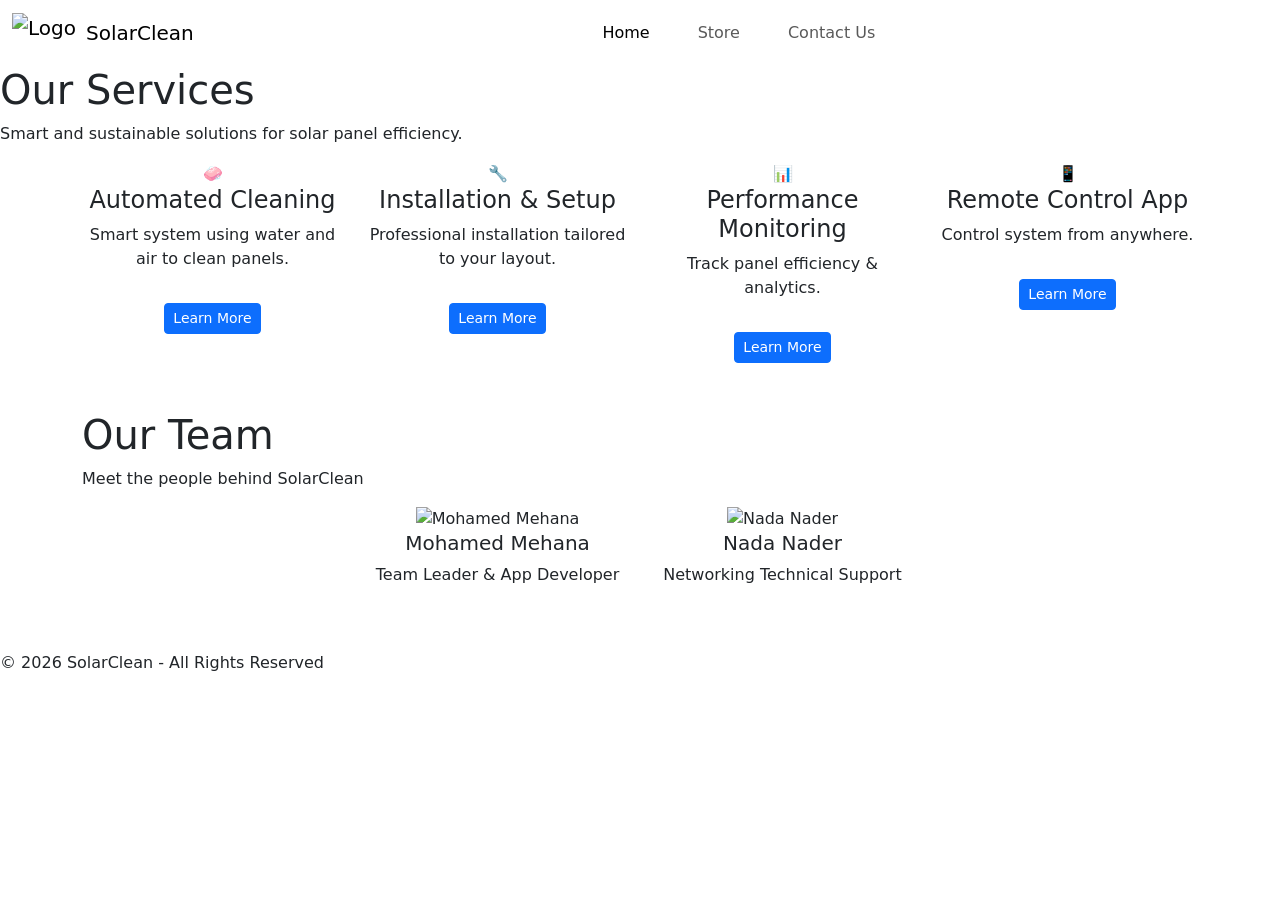
==== index.html @ 64496dbb "Add files via upload" ====
<!doctype html>
<html lang="en">
<head>
<meta charset="utf-8">
<meta name="viewport" content="width=device-width, initial-scale=1">
<title>Our Services - SolarClean</title>

<link href="https://cdn.jsdelivr.net/npm/bootstrap@5.3.3/dist/css/bootstrap.min.css" rel="stylesheet">
<link href="https://fonts.googleapis.com/css2?family=Poppins:wght@300;400;500;600&display=swap" rel="stylesheet">

<link rel="icon" type="image/png" href="assets/images/favicon.png">
<link rel="apple-touch-icon" href="assets/images/favicon.png">

<link rel="stylesheet" href="assets/css/style.css">
</head>
<body>

<nav class="navbar navbar-expand-lg sticky-top">
  <div class="container-fluid">
    <a class="navbar-brand d-flex align-items-center" href="index.html">
      <img src="assets/images/logo.png" style="height:40px; margin-right:10px;" alt="Logo">
      SolarClean
    </a>

    <button class="navbar-toggler" type="button" data-bs-toggle="collapse" data-bs-target="#navbarNav" aria-controls="navbarNav" aria-expanded="false" aria-label="Toggle navigation">
      <span class="navbar-toggler-icon"></span>
    </button>

    <div class="collapse navbar-collapse justify-content-center" id="navbarNav">
      <ul class="navbar-nav text-center">
        <li class="nav-item mx-2">
          <a class="nav-link active px-3 py-2" href="index.html">Home</a>
        </li>
        <li class="nav-item mx-2">
          <a class="nav-link px-3 py-2" href="store.html">Store</a>
        </li>
        <li class="nav-item mx-2">
          <a class="nav-link px-3 py-2" href="contact.html">Contact Us</a>
        </li>
      </ul>
    </div>
  </div>
</nav>

<div class="services-header">
  <h1>Our Services</h1>
  <p>Smart and sustainable solutions for solar panel efficiency.</p>
</div>

<section class="container mb-5">
  <div class="row g-4 text-center justify-content-center align-items-stretch">

    <div class="col-md-6 col-lg-3 d-flex">
      <div class="service-box w-100">
        <div>
          <div class="service-icon">🧼</div>
          <h4>Automated Cleaning</h4>
          <p>Smart system using water and air to clean panels.</p>
        </div>
        <button class="btn btn-primary btn-sm mt-3" type="button" data-bs-toggle="collapse" data-bs-target="#s1" aria-expanded="false">Learn More</button>
        <div class="collapse mt-3" id="s1">
          <div class="card card-body border-0 p-0 text-muted small">
            Keeps solar panels at peak efficiency year-round.
          </div>
        </div>
      </div>
    </div>

    <div class="col-md-6 col-lg-3 d-flex">
      <div class="service-box w-100">
        <div>
          <div class="service-icon">🔧</div>
          <h4>Installation & Setup</h4>
          <p>Professional installation tailored to your layout.</p>
        </div>
        <button class="btn btn-primary btn-sm mt-3" type="button" data-bs-toggle="collapse" data-bs-target="#s2" aria-expanded="false">Learn More</button>
        <div class="collapse mt-3" id="s2">
          <div class="card card-body border-0 p-0 text-muted small">
            Full integration + training for smooth operation.
          </div>
        </div>
      </div>
    </div>

    <div class="col-md-6 col-lg-3 d-flex">
      <div class="service-box w-100">
        <div>
          <div class="service-icon">📊</div>
          <h4>Performance Monitoring</h4>
          <p>Track panel efficiency & analytics.</p>
        </div>
        <button class="btn btn-primary btn-sm mt-3" type="button" data-bs-toggle="collapse" data-bs-target="#s3" aria-expanded="false">Learn More</button>
        <div class="collapse mt-3" id="s3">
          <div class="card card-body border-0 p-0 text-muted small">
            Real-time data with dashboard insights.
          </div>
        </div>
      </div>
    </div>

    <div class="col-md-6 col-lg-3 d-flex">
      <div class="service-box w-100">
        <div>
          <div class="service-icon">📱</div>
          <h4>Remote Control App</h4>
          <p>Control system from anywhere.</p>
        </div>
        <button class="btn btn-primary btn-sm mt-3" type="button" data-bs-toggle="collapse" data-bs-target="#s4" aria-expanded="false">Learn More</button>
        <div class="collapse mt-3" id="s4">
          <div class="card card-body border-0 p-0 text-muted small">
            Schedule cleaning + alerts from your smartphone.
          </div>
        </div>
      </div>
    </div>

  </div>
</section>

<section class="container mb-5">
  <div class="services-header pt-0">
    <h1>Our Team</h1>
    <p>Meet the people behind SolarClean</p>
  </div>

  <div class="row g-4 text-center justify-content-center">
    <div class="col-md-6 col-lg-3">
      <div class="team-box">
        <img src="assets/images/member1.png" alt="Mohamed Mehana">
        <h5>Mohamed Mehana</h5>
        <p>Team Leader & App Developer</p>
      </div>
    </div>

    <div class="col-md-6 col-lg-3">
      <div class="team-box">
        <img src="assets/images/member2.png" alt="Nada Nader">
        <h5>Nada Nader</h5>
        <p>Networking Technical Support</p>
      </div>
    </div>
  </div>
</section>

<footer>
  <p>© 2026 SolarClean - All Rights Reserved</p>
</footer>

<script src="https://cdn.jsdelivr.net/npm/bootstrap@5.3.3/dist/js/bootstrap.bundle.min.js"></script>

</body>
</html>
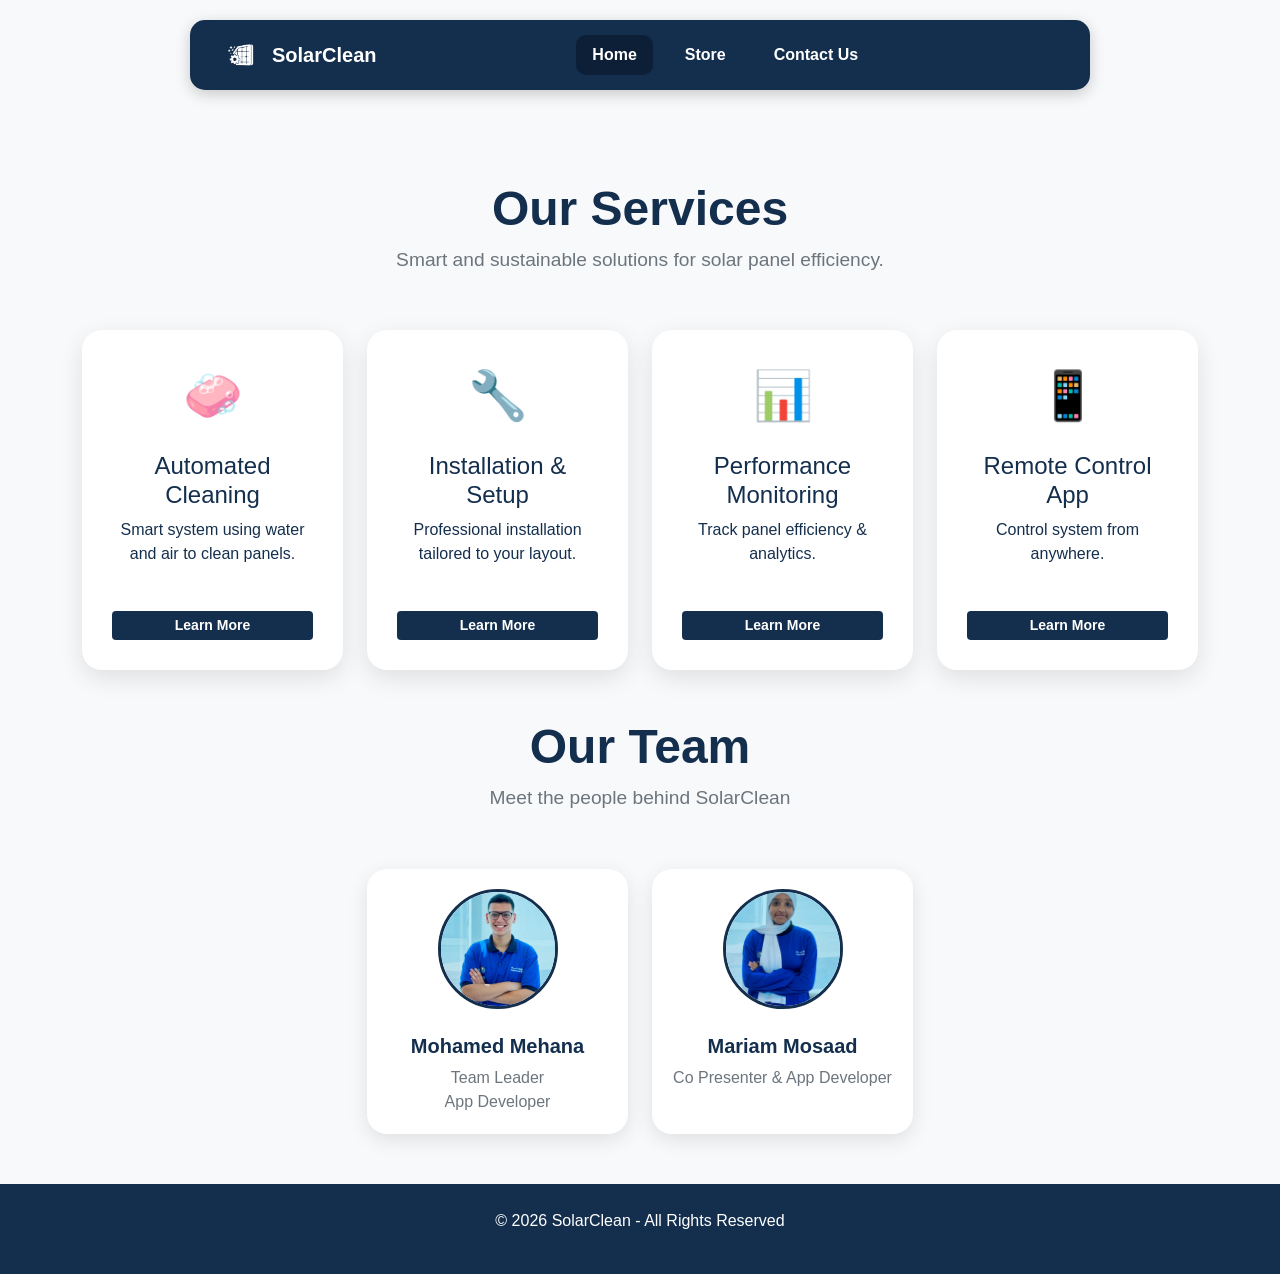
==== commit 418f2765: "Revise team member roles in index.html Updated team member details for Mohamed Mehana and Mariam Mos" ====
--- a/index.html
+++ b/index.html
@@ -128,15 +128,16 @@
       <div class="team-box">
         <img src="assets/images/member1.png" alt="Mohamed Mehana">
         <h5>Mohamed Mehana</h5>
-        <p>Team Leader & App Developer</p>
+        <p>Team Leader</p>
+        <p>App Developer</p>
       </div>
     </div>
 
     <div class="col-md-6 col-lg-3">
       <div class="team-box">
         <img src="assets/images/member2.png" alt="Nada Nader">
-        <h5>Nada Nader</h5>
-        <p>Networking Technical Support</p>
+        <h5>Mariam Mosaad</h5>
+        <p>Co Presenter & App Developer</p>
       </div>
     </div>
   </div>
--- a/assets/css/style.css
+++ b/assets/css/style.css
@@ -0,0 +1,321 @@
+:root {
+  --brand-color: #142F4E;
+  --brand-color-dark: #0d1f36;
+  --accent-color: #28a745;
+}
+
+body {
+  font-family: 'Poppins', sans-serif;
+  background: #f8f9fa;
+  color: var(--brand-color);
+  margin: 0;
+  padding: 0;
+}
+
+.navbar {
+  background-color: var(--brand-color);
+  border-radius: 15px;
+  padding: 10px 20px;
+  margin: 20px auto;
+  max-width: 900px;
+  box-shadow: 0 4px 15px rgba(0, 0, 0, 0.2);
+}
+
+.navbar-brand,
+.nav-link {
+  color: #fff !important;
+  font-weight: 600;
+}
+
+.navbar-toggler {
+  border-color: rgba(255, 255, 255, 0.5);
+}
+
+.navbar-toggler-icon {
+  filter: invert(1);
+}
+
+.nav-link.active {
+  background-color: var(--brand-color-dark);
+  border-radius: 10px;
+}
+
+.nav-link:hover {
+  color: #FFD700 !important;
+}
+
+@media (max-width: 991px) {
+  .navbar-collapse {
+    background: var(--brand-color);
+    margin-top: 10px;
+    padding: 15px;
+    border-radius: 10px;
+  }
+}
+
+footer {
+  background: var(--brand-color);
+  color: #fff;
+  text-align: center;
+  padding: 25px 0;
+  margin-top: 50px;
+  width: 100%;
+}
+
+.services-header {
+  text-align: center;
+  padding: 70px 20px 40px;
+}
+
+.services-header h1 {
+  font-size: 3rem;
+  font-weight: bold;
+}
+
+.services-header p {
+  font-size: 1.2rem;
+  color: #6c757d;
+}
+
+.service-box {
+  background: #ffffff;
+  color: var(--brand-color);
+  border-radius: 20px;
+  padding: 30px;
+  box-shadow: 0 8px 25px rgba(0, 0, 0, 0.1);
+  transition: 0.3s ease;
+  display: flex;
+  flex-direction: column;
+  justify-content: space-between;
+  height: 100%;
+  min-height: 340px;
+}
+
+.service-box:hover {
+  transform: translateY(-8px);
+  box-shadow: 0 12px 30px rgba(0, 0, 0, 0.15);
+}
+
+.service-icon {
+  font-size: 3rem;
+  margin-bottom: 20px;
+}
+
+.btn-primary {
+  background-color: var(--brand-color);
+  color: #fff;
+  border: none;
+  font-weight: bold;
+}
+
+.btn-primary:hover {
+  background-color: var(--brand-color-dark);
+  color: #fff;
+}
+
+.team-box {
+  background: #ffffff;
+  color: var(--brand-color);
+  border-radius: 20px;
+  padding: 20px;
+  box-shadow: 0 6px 20px rgba(0, 0, 0, 0.1);
+  transition: 0.3s ease;
+  height: 100%;
+  display: flex;
+  flex-direction: column;
+  justify-content: flex-start;
+  align-items: center;
+}
+
+.team-box:hover {
+  transform: translateY(-8px);
+  box-shadow: 0 12px 25px rgba(0, 0, 0, 0.15);
+}
+
+.team-box img {
+  width: 120px;
+  height: 120px;
+  border-radius: 50%;
+  object-fit: cover;
+  border: 3px solid var(--brand-color);
+  margin-bottom: 15px;
+  background-color: #eee;
+}
+
+.team-box h5 {
+  margin-top: 10px;
+  font-weight: 600;
+}
+
+.team-box p {
+  text-align: center;
+  color: #6c757d;
+  margin-bottom: 0;
+}
+
+.section-title {
+  text-align: center;
+  margin-top: 40px;
+  margin-bottom: 30px;
+  font-weight: bold;
+  color: var(--brand-color);
+}
+
+.section-title::after {
+  content: '';
+  display: block;
+  width: 60px;
+  height: 4px;
+  background: var(--accent-color);
+  margin: 10px auto;
+  border-radius: 2px;
+}
+
+.main-img-container {
+  width: 100%;
+  height: 320px;
+  background-color: #e9ecef;
+  border-radius: 20px;
+  overflow: hidden;
+  display: flex;
+  justify-content: center;
+  align-items: center;
+  border: 1px solid #dee2e6;
+}
+
+.main-img-container img {
+  width: 100%;
+  height: 100%;
+  object-fit: cover;
+  transition: 0.5s;
+}
+
+.main-img-container img:hover {
+  transform: scale(1.03);
+}
+
+.img-container {
+  width: 100%;
+  height: 180px;
+  display: flex;
+  justify-content: center;
+  align-items: center;
+  margin-bottom: 15px;
+}
+
+.img-container img {
+  max-width: 100%;
+  max-height: 100%;
+  object-fit: contain;
+}
+
+.product-card {
+  background: white;
+  border-radius: 20px;
+  padding: 25px;
+  box-shadow: 0 8px 20px rgba(0, 0, 0, 0.08);
+  transition: 0.3s ease;
+  text-align: center;
+  height: 100%;
+  display: flex;
+  flex-direction: column;
+  justify-content: space-between;
+}
+
+.product-card:hover {
+  transform: translateY(-8px);
+  border-color: var(--brand-color);
+}
+
+.price {
+  color: var(--accent-color);
+  font-weight: 700;
+  font-size: 1.3rem;
+  display: block;
+  margin-bottom: 15px;
+}
+
+.main-device-box {
+  background: white;
+  border-radius: 25px;
+  padding: 40px;
+  box-shadow: 0 10px 30px rgba(0, 0, 0, 0.1);
+  margin-bottom: 50px;
+}
+
+.btn-buy {
+  background-color: var(--brand-color);
+  color: white;
+  font-weight: 600;
+  border-radius: 10px;
+  padding: 12px 25px;
+  transition: 0.3s;
+  text-decoration: none;
+  display: inline-block;
+  border: none;
+}
+
+.btn-buy:hover {
+  background-color: var(--brand-color-dark);
+  color: #fff;
+  transform: scale(1.05);
+}
+
+.contact-header h1 {
+  font-weight: 700;
+  color: var(--brand-color);
+  margin-top: 40px;
+}
+
+.info-card {
+  background: #fff;
+  border-radius: 20px;
+  padding: 30px;
+  box-shadow: 0 10px 30px rgba(0, 0, 0, 0.05);
+  height: 100%;
+  border-bottom: 4px solid var(--brand-color);
+}
+
+.info-icon {
+  font-size: 2rem;
+  color: var(--brand-color);
+  margin-bottom: 15px;
+}
+
+.form-card {
+  background: #fff;
+  border-radius: 20px;
+  padding: 40px;
+  box-shadow: 0 10px 40px rgba(0, 0, 0, 0.1);
+}
+
+.form-control:focus {
+  border-color: var(--brand-color);
+  box-shadow: none;
+}
+
+.btn-send {
+  background: var(--brand-color);
+  color: white;
+  border-radius: 10px;
+  padding: 12px 30px;
+  font-weight: 600;
+  border: none;
+  width: 100%;
+  transition: 0.3s;
+}
+
+.btn-send:hover {
+  background: var(--brand-color-dark);
+  transform: translateY(-3px);
+  box-shadow: 0 5px 15px rgba(0, 0, 0, 0.2);
+  color: #fff;
+}
+
+.checkout-box {
+  background: #fff;
+  border-radius: 20px;
+  padding: 40px;
+  box-shadow: 0 8px 25px rgba(0, 0, 0, 0.1);
+  margin-top: 50px;
+}
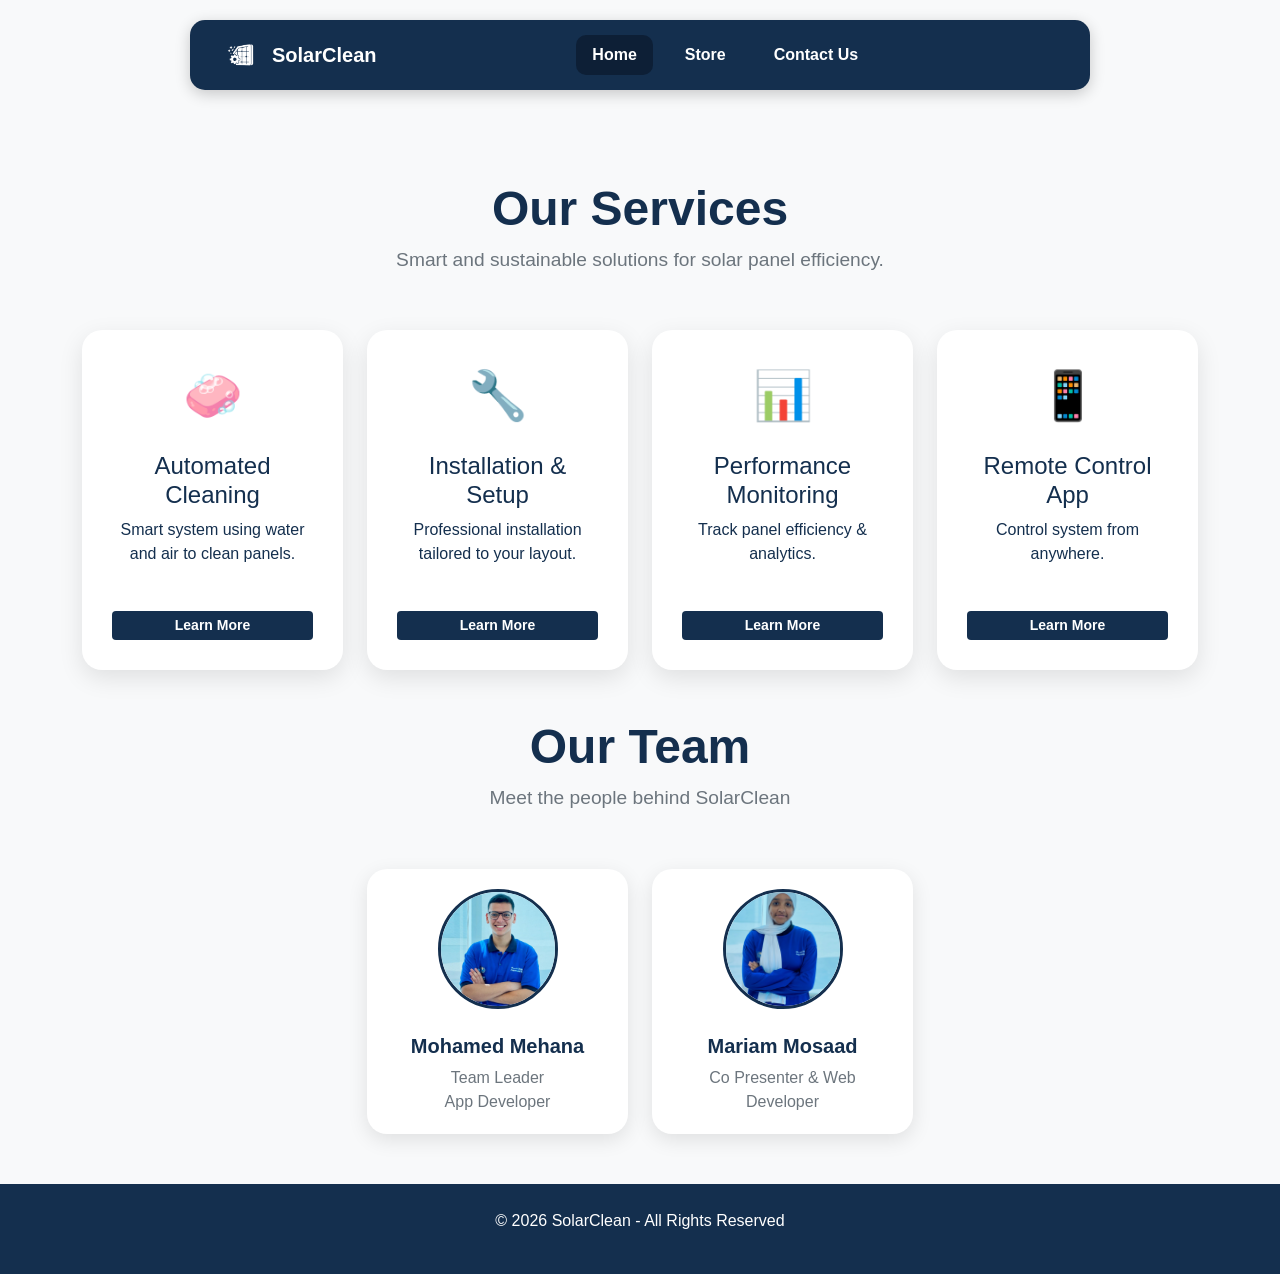
==== commit b80ae090: "Update role description for Mariam Mosaad" ====
--- a/index.html
+++ b/index.html
@@ -137,7 +137,7 @@
       <div class="team-box">
         <img src="assets/images/member2.png" alt="Nada Nader">
         <h5>Mariam Mosaad</h5>
-        <p>Co Presenter & App Developer</p>
+        <p>Co Presenter & Web Developer</p>
       </div>
     </div>
   </div>
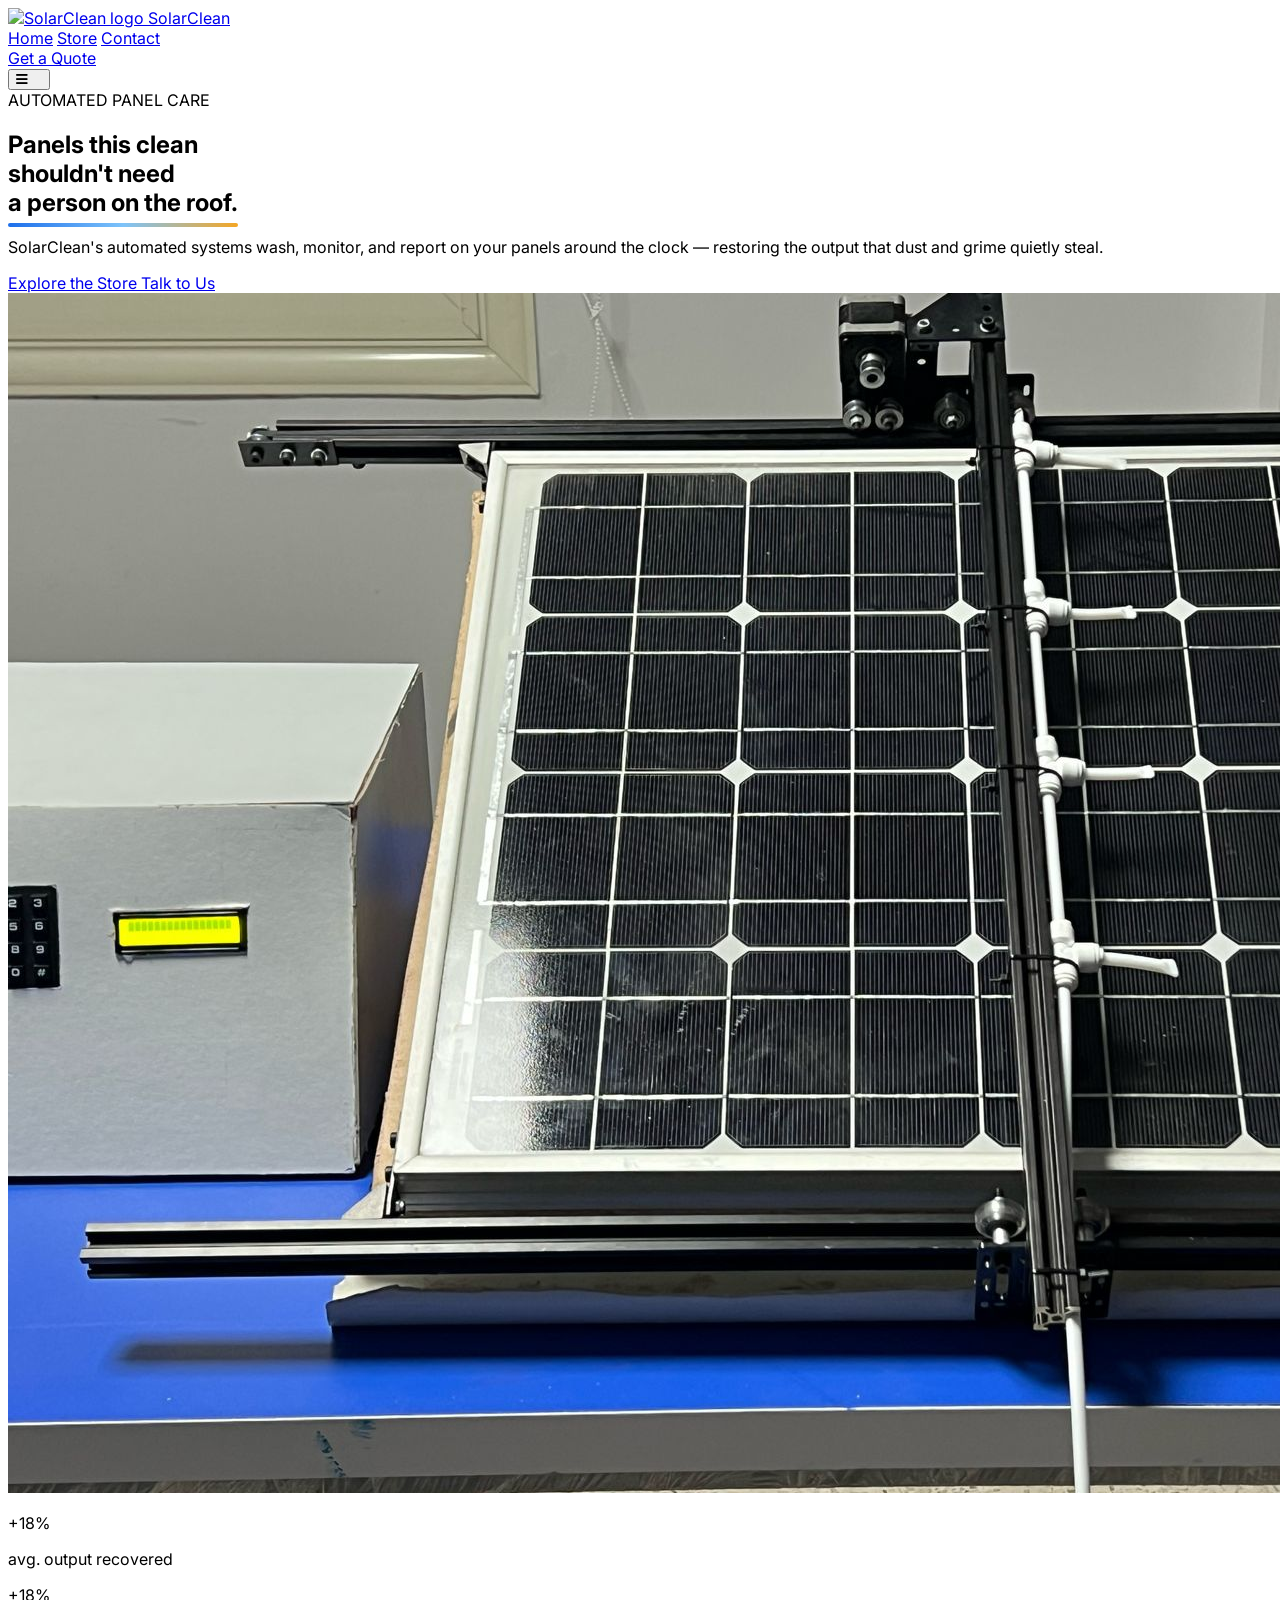
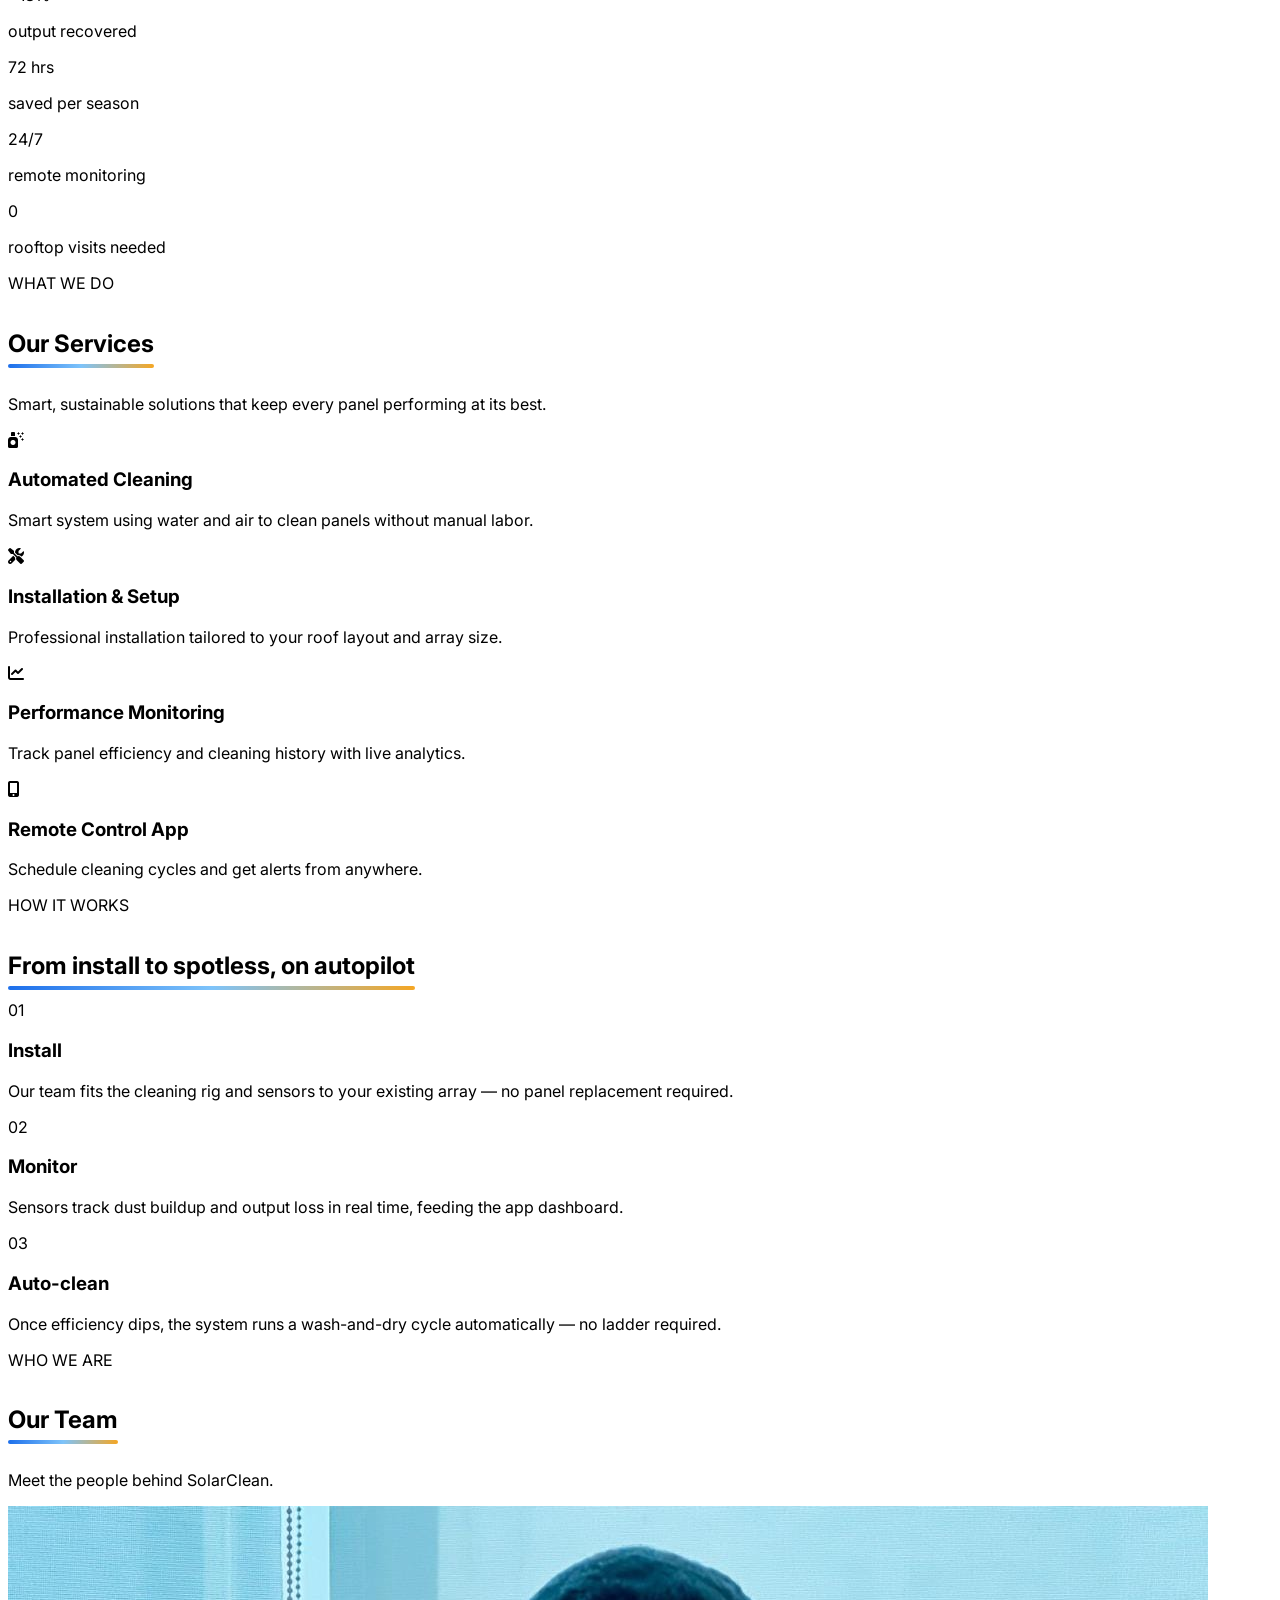
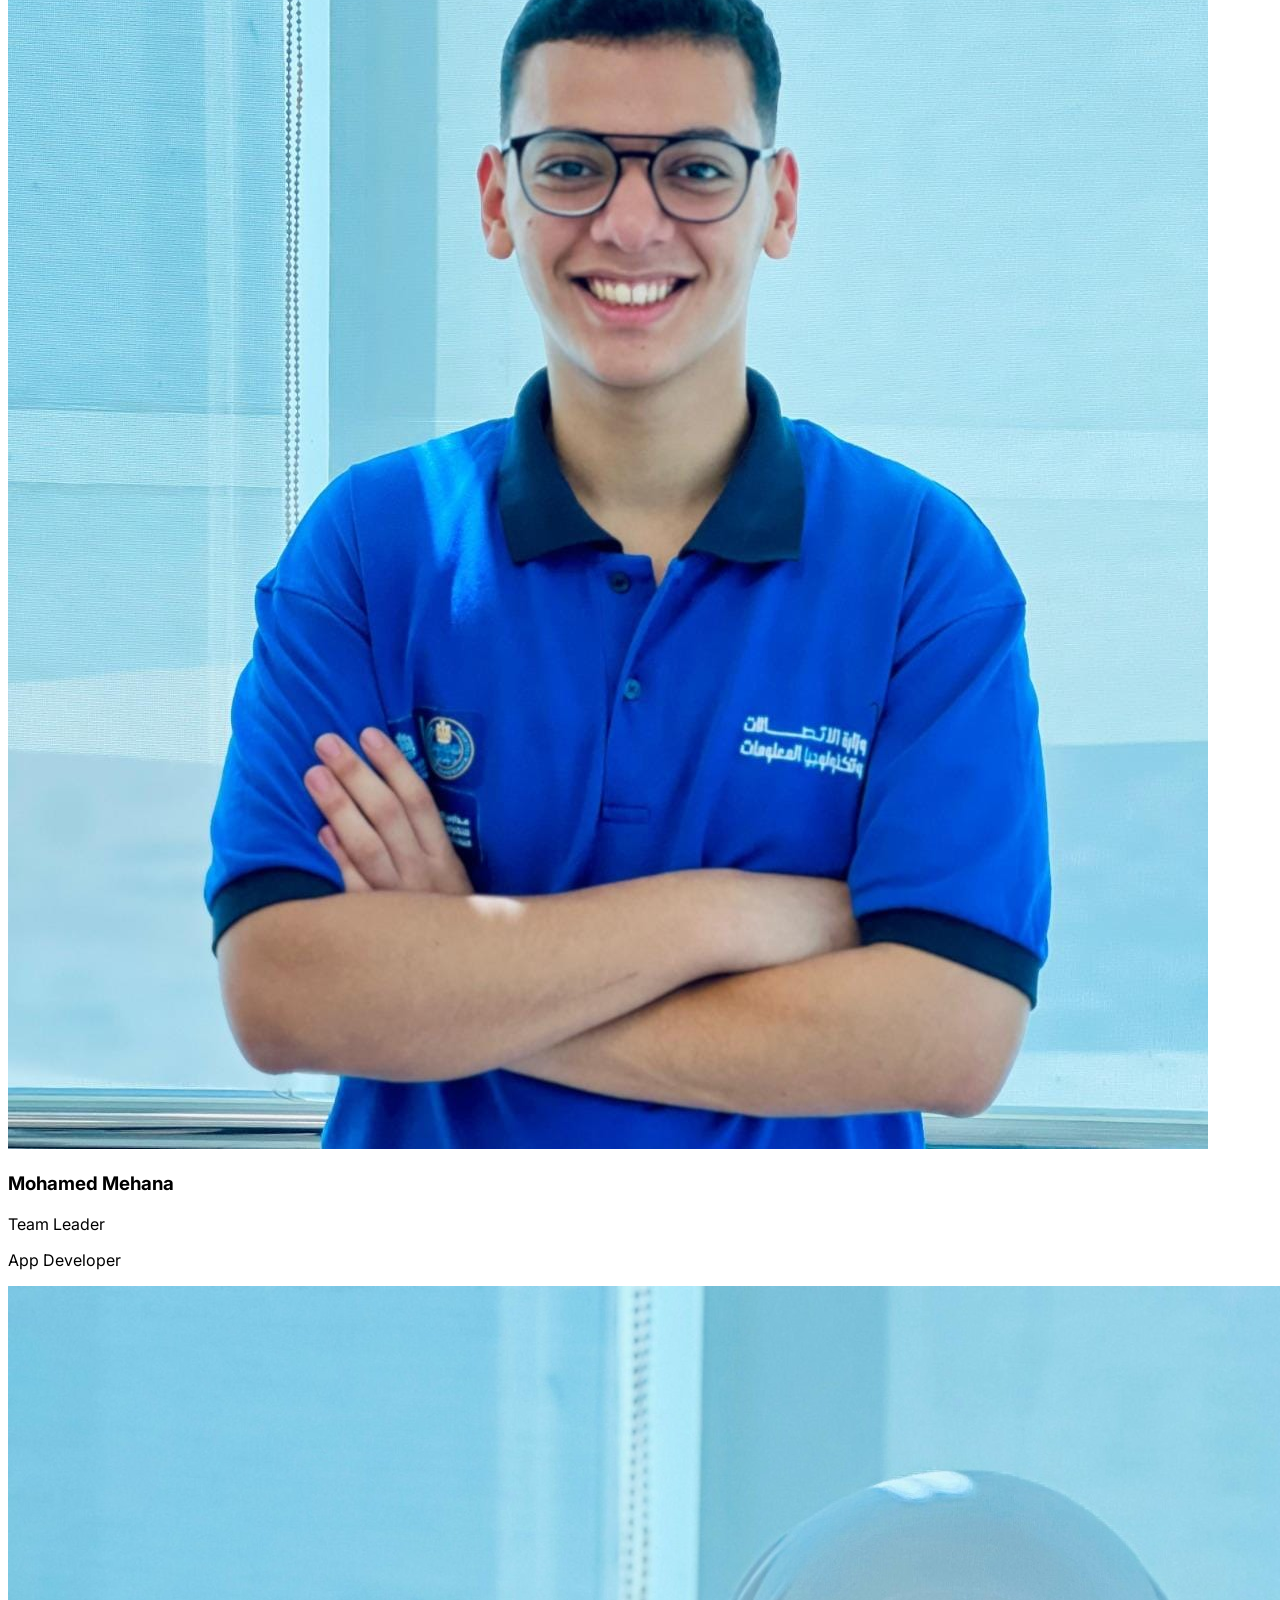
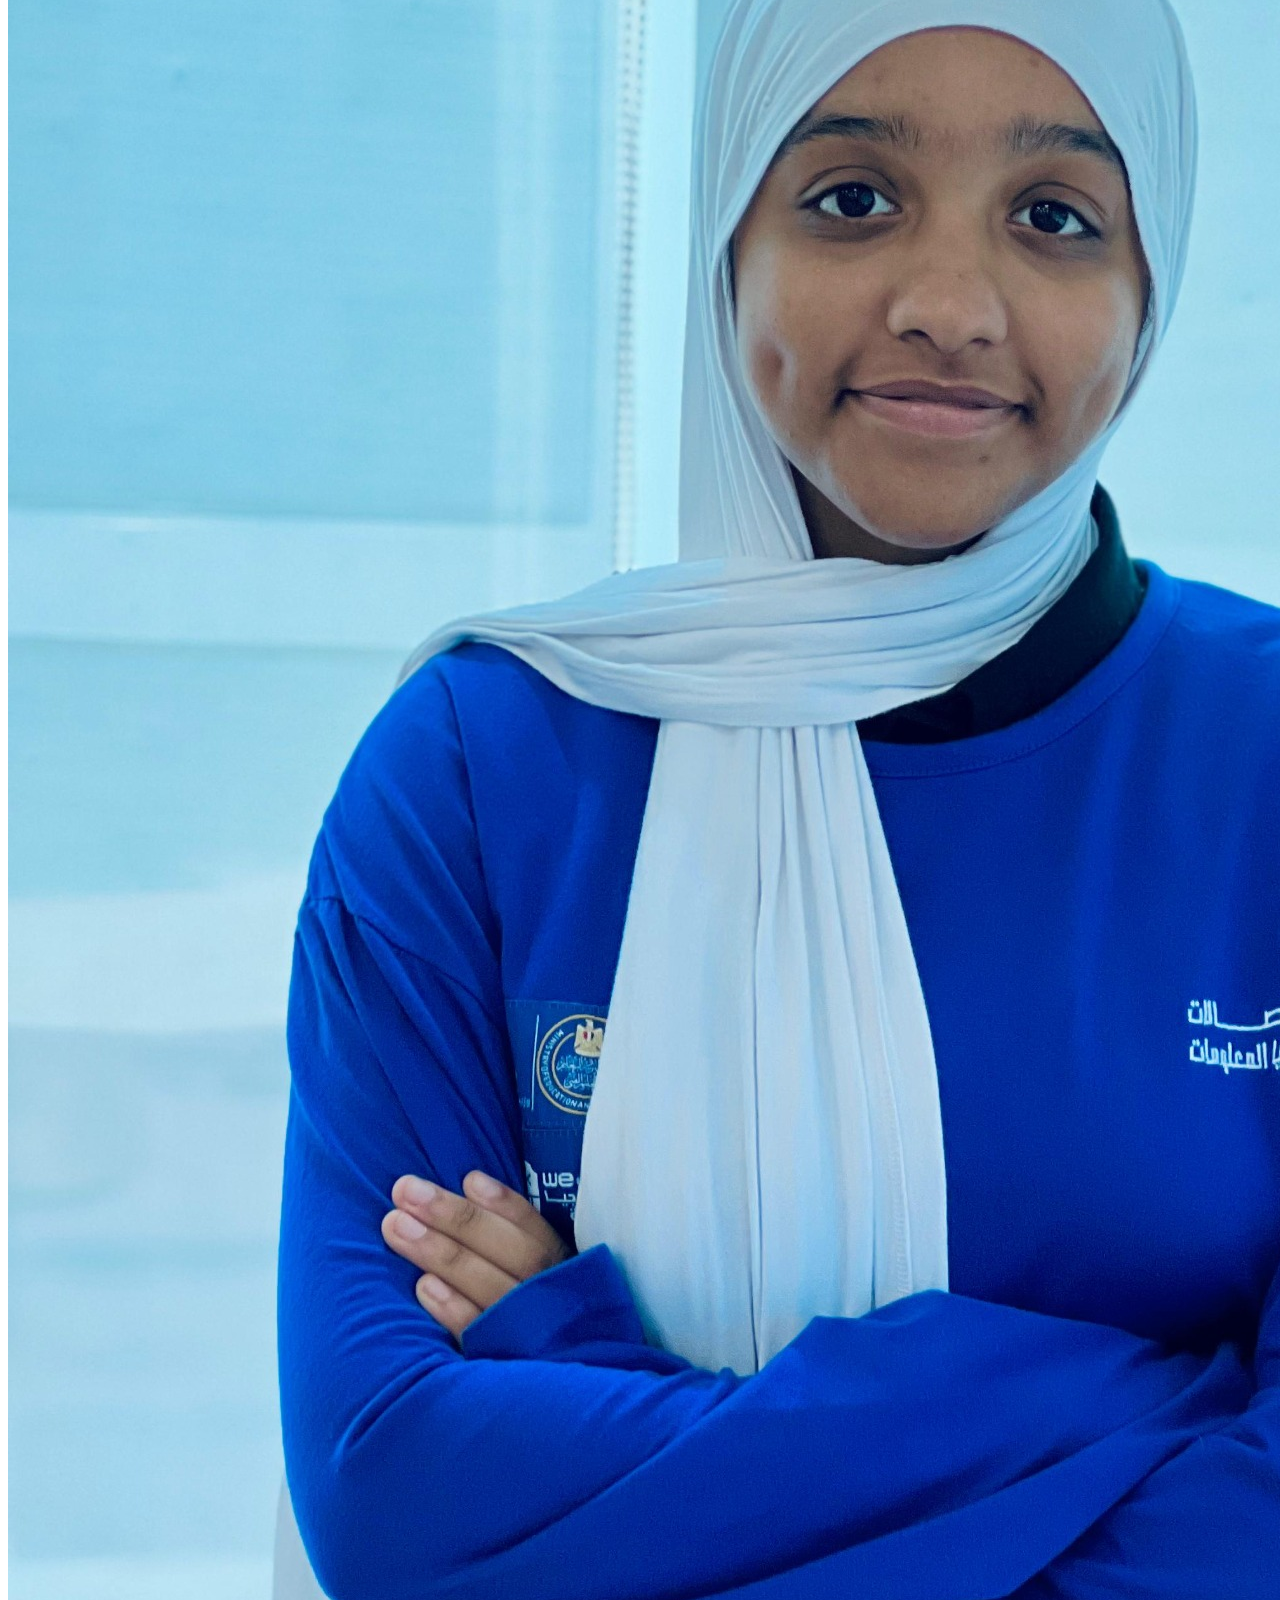
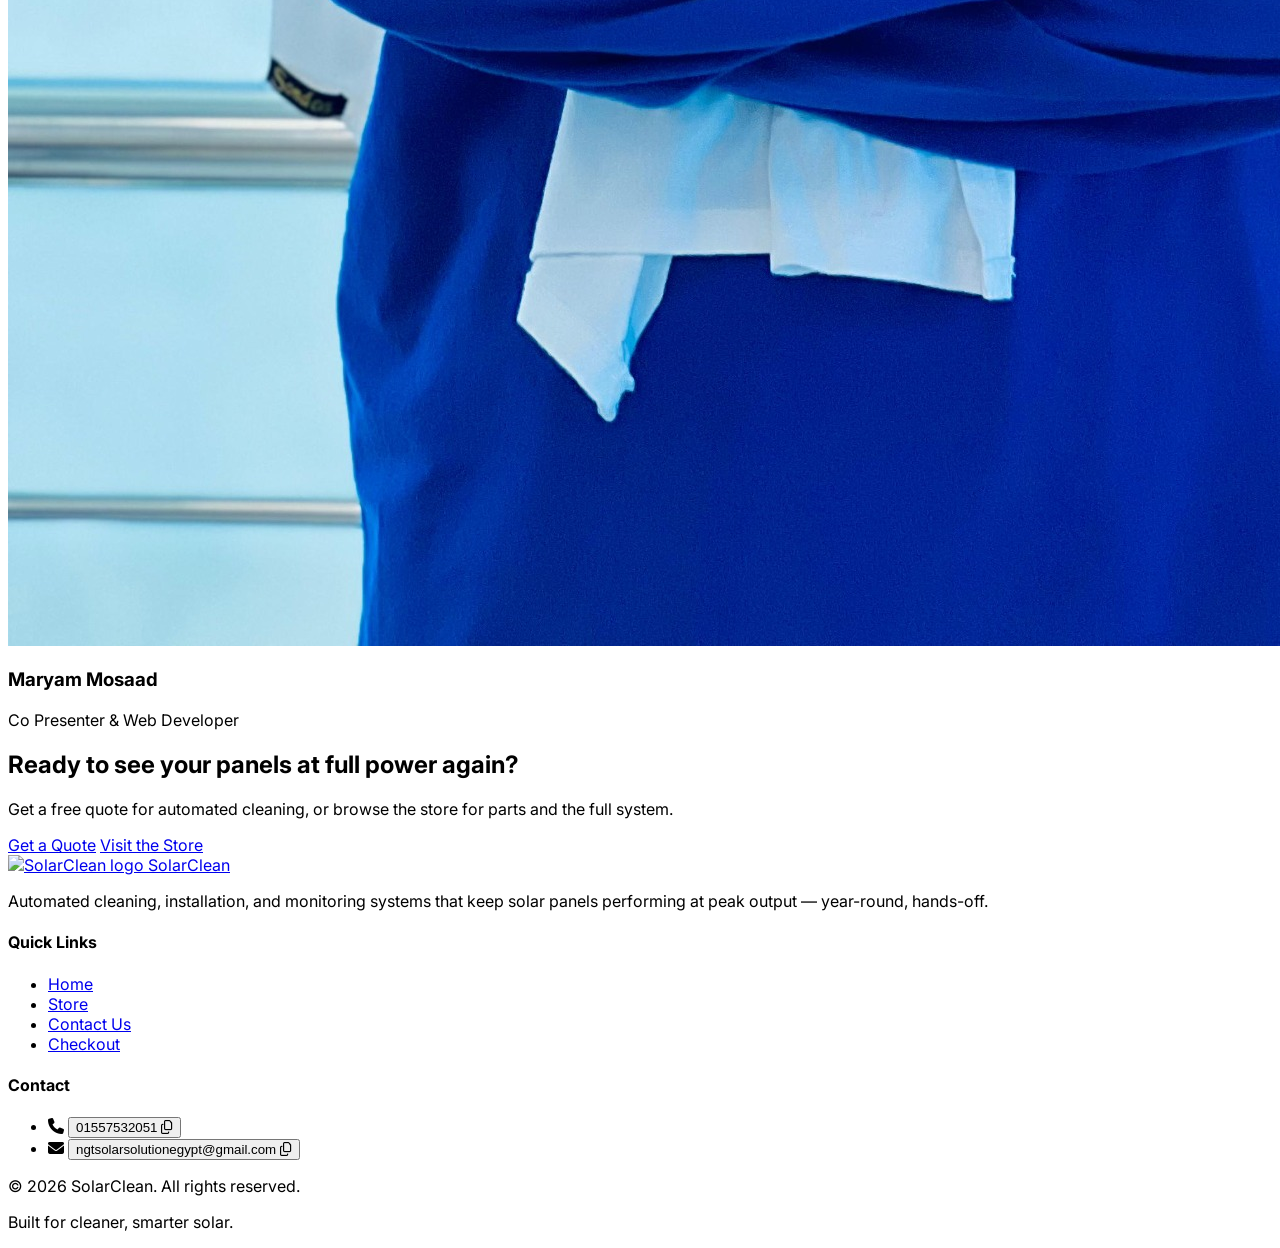
==== commit cf0e5920: "Add files via upload" ====
--- a/index.html
+++ b/index.html
@@ -3,151 +3,265 @@
 <head>
 <meta charset="utf-8">
 <meta name="viewport" content="width=device-width, initial-scale=1">
-<title>Our Services - SolarClean</title>
-
-<link href="https://cdn.jsdelivr.net/npm/bootstrap@5.3.3/dist/css/bootstrap.min.css" rel="stylesheet">
-<link href="https://fonts.googleapis.com/css2?family=Poppins:wght@300;400;500;600&display=swap" rel="stylesheet">
+<title>SolarClean — Automated Solar Panel Cleaning Systems</title>
+<meta name="description" content="Automated cleaning, installation, monitoring and remote control for solar panel systems. Keep your panels at peak output year-round.">
 
 <link rel="icon" type="image/png" href="assets/images/favicon.png">
 <link rel="apple-touch-icon" href="assets/images/favicon.png">
 
-<link rel="stylesheet" href="assets/css/style.css">
+<link rel="preconnect" href="https://fonts.googleapis.com">
+<link href="https://fonts.googleapis.com/css2?family=Sora:wght@500;600;700;800&family=Inter:wght@400;500;600&family=JetBrains+Mono:wght@500&display=swap" rel="stylesheet">
+<link rel="stylesheet" href="https://cdnjs.cloudflare.com/ajax/libs/font-awesome/6.5.2/css/all.min.css">
+
+<script src="https://cdn.tailwindcss.com"></script>
+<script src="assets/js/tailwind-config.js"></script>
+<link rel="stylesheet" href="assets/css/custom.css">
 </head>
-<body>
-
-<nav class="navbar navbar-expand-lg sticky-top">
-  <div class="container-fluid">
-    <a class="navbar-brand d-flex align-items-center" href="index.html">
-      <img src="assets/images/logo.png" style="height:40px; margin-right:10px;" alt="Logo">
-      SolarClean
-    </a>
-
-    <button class="navbar-toggler" type="button" data-bs-toggle="collapse" data-bs-target="#navbarNav" aria-controls="navbarNav" aria-expanded="false" aria-label="Toggle navigation">
-      <span class="navbar-toggler-icon"></span>
-    </button>
-
-    <div class="collapse navbar-collapse justify-content-center" id="navbarNav">
-      <ul class="navbar-nav text-center">
-        <li class="nav-item mx-2">
-          <a class="nav-link active px-3 py-2" href="index.html">Home</a>
+<body class="font-body text-ink-900 bg-white antialiased">
+
+<header id="navbar" class="sticky top-0 z-50 transition-all duration-300">
+  <nav class="mx-auto max-w-7xl px-6 lg:px-8">
+    <div class="flex items-center justify-between py-4">
+      <a href="index.html" class="flex items-center gap-2">
+        <img src="assets/images/logo-dark.png" class="h-9 w-9 object-contain" alt="SolarClean logo">
+        <span class="font-display font-bold text-lg">Solar<span class="text-brand">Clean</span></span>
+      </a>
+
+      <div class="hidden md:flex items-center gap-8 font-medium text-ink-900/75">
+        <a href="index.html" class="text-brand">Home</a>
+        <a href="store.html" class="hover:text-brand transition-colors">Store</a>
+        <a href="contact.html" class="hover:text-brand transition-colors">Contact</a>
+      </div>
+
+      <div class="hidden md:block">
+        <a href="contact.html" class="inline-flex items-center gap-2 rounded-full bg-ink-900 text-white px-5 py-2.5 text-sm font-semibold hover:bg-brand transition-colors">
+          Get a Quote
+        </a>
+      </div>
+
+      <button id="menu-btn" class="md:hidden relative h-9 w-9 flex items-center justify-center text-ink-900" aria-label="Toggle menu" aria-expanded="false">
+        <i id="icon-open" class="fa-solid fa-bars text-2xl leading-none absolute"></i>
+        <i id="icon-close" class="fa-solid fa-xmark text-2xl leading-none absolute"></i>
+      </button>
+    </div>
+  </nav>
+
+  <div id="mobile-menu" class="mobile-menu-panel md:hidden border-t border-ink-900/10 bg-white/95 backdrop-blur shadow-xl">
+    <div class="mobile-menu-inner">
+      <div class="px-6 py-6 flex flex-col gap-1 font-medium text-ink-900/80">
+        <a href="index.html" class="menu-link text-brand py-3 border-b border-ink-900/5">Home</a>
+        <a href="store.html" class="menu-link hover:text-brand py-3 border-b border-ink-900/5">Store</a>
+        <a href="contact.html" class="menu-link hover:text-brand py-3 border-b border-ink-900/5">Contact</a>
+        <a href="contact.html" class="menu-link rounded-full bg-ink-900 text-white px-5 py-3 text-center font-semibold mt-4">Get a Quote</a>
+      </div>
+    </div>
+  </div>
+</header>
+
+<div id="menu-backdrop" class="fixed inset-0 bg-ink-900/40 opacity-0 pointer-events-none md:hidden z-40"></div>
+
+<section class="relative overflow-hidden bg-mist">
+  <div class="glow-orb bg-brand w-[420px] h-[420px] -top-32 -left-32"></div>
+  <div class="glow-orb bg-sun w-[300px] h-[300px] top-40 right-0"></div>
+
+  <div class="relative mx-auto max-w-7xl px-6 lg:px-8 pt-16 pb-20 lg:pt-24 lg:pb-28 grid lg:grid-cols-2 gap-14 items-center">
+    <div class="fade-up in-view">
+      <span class="inline-flex items-center gap-2 rounded-full bg-white border border-ink-900/10 px-4 py-1.5 text-xs font-semibold tracking-wide text-brand shadow-card">
+        AUTOMATED PANEL CARE
+      </span>
+      <h1 class="mt-6 font-display font-extrabold text-4xl sm:text-5xl lg:text-[3.4rem] leading-[1.08] text-ink-900">
+        Panels this clean<br class="hidden sm:block"> shouldn't need<br class="hidden sm:block">
+        <span class="sweep in-view text-brand">a person on the roof.</span>
+      </h1>
+      <p class="mt-6 text-lg text-ink-900/65 max-w-lg">
+        SolarClean's automated systems wash, monitor, and report on your panels around the clock — restoring the output that dust and grime quietly steal.
+      </p>
+      <div class="mt-9 flex flex-wrap items-center gap-4">
+        <a href="store.html" class="inline-flex items-center gap-2 rounded-full bg-brand text-white px-7 py-3.5 font-semibold shadow-soft hover:bg-brand-dark transition-colors">
+          Explore the Store
+        </a>
+        <a href="contact.html" class="inline-flex items-center gap-2 rounded-full border border-ink-900/15 px-7 py-3.5 font-semibold text-ink-900 hover:border-brand hover:text-brand transition-colors">
+          Talk to Us
+        </a>
+      </div>
+    </div>
+
+    <div class="relative fade-up in-view">
+      <div class="relative rounded-xl2 bg-white shadow-soft overflow-hidden border border-ink-900/5 animate-float">
+        <div class="hero-sweep-line"></div>
+        <img src="assets/images/solar-system.png" alt="SolarClean automated cleaning system on a rooftop solar array" class="w-full h-[340px] sm:h-[420px] object-cover">
+      </div>
+      <div class="absolute -bottom-6 -left-6 bg-white rounded-2xl shadow-card border border-ink-900/5 px-5 py-4 hidden sm:block">
+        <p class="font-mono text-2xl font-semibold text-brand">+18%</p>
+        <p class="text-xs text-ink-900/55 font-medium">avg. output recovered</p>
+      </div>
+    </div>
+  </div>
+</section>
+
+<section class="bg-ink-900">
+  <div class="mx-auto max-w-7xl px-6 lg:px-8 py-10 grid grid-cols-2 sm:grid-cols-4 gap-6 text-center">
+    <div class="fade-up">
+      <p class="font-mono text-2xl sm:text-3xl font-semibold text-white">+18%</p>
+      <p class="text-xs sm:text-sm text-white/55 mt-1">output recovered</p>
+    </div>
+    <div class="fade-up">
+      <p class="font-mono text-2xl sm:text-3xl font-semibold text-white">72 hrs</p>
+      <p class="text-xs sm:text-sm text-white/55 mt-1">saved per season</p>
+    </div>
+    <div class="fade-up">
+      <p class="font-mono text-2xl sm:text-3xl font-semibold text-white">24/7</p>
+      <p class="text-xs sm:text-sm text-white/55 mt-1">remote monitoring</p>
+    </div>
+    <div class="fade-up">
+      <p class="font-mono text-2xl sm:text-3xl font-semibold text-white">0</p>
+      <p class="text-xs sm:text-sm text-white/55 mt-1">rooftop visits needed</p>
+    </div>
+  </div>
+</section>
+
+<section class="mx-auto max-w-7xl px-6 lg:px-8 py-20 lg:py-28">
+  <div class="max-w-2xl mx-auto text-center">
+    <p class="text-brand font-semibold text-sm tracking-wide">WHAT WE DO</p>
+    <h2 class="sweep mt-3 font-display font-bold text-3xl sm:text-4xl">Our Services</h2>
+    <p class="mt-5 text-ink-900/60 text-lg">Smart, sustainable solutions that keep every panel performing at its best.</p>
+  </div>
+
+  <div class="mt-14 grid sm:grid-cols-2 lg:grid-cols-4 gap-6">
+    <div class="fade-up group rounded-2xl bg-white border border-ink-900/8 shadow-card p-7 hover:-translate-y-2 hover:shadow-soft transition-all duration-300">
+      <div class="h-12 w-12 rounded-xl bg-sky-light flex items-center justify-center text-brand text-xl"><i class="fa-solid fa-spray-can-sparkles"></i></div>
+      <h3 class="mt-5 font-display font-semibold text-lg">Automated Cleaning</h3>
+      <p class="mt-2 text-sm text-ink-900/60">Smart system using water and air to clean panels without manual labor.</p>
+    </div>
+    <div class="fade-up group rounded-2xl bg-white border border-ink-900/8 shadow-card p-7 hover:-translate-y-2 hover:shadow-soft transition-all duration-300">
+      <div class="h-12 w-12 rounded-xl bg-sky-light flex items-center justify-center text-brand text-xl"><i class="fa-solid fa-screwdriver-wrench"></i></div>
+      <h3 class="mt-5 font-display font-semibold text-lg">Installation & Setup</h3>
+      <p class="mt-2 text-sm text-ink-900/60">Professional installation tailored to your roof layout and array size.</p>
+    </div>
+    <div class="fade-up group rounded-2xl bg-white border border-ink-900/8 shadow-card p-7 hover:-translate-y-2 hover:shadow-soft transition-all duration-300">
+      <div class="h-12 w-12 rounded-xl bg-sky-light flex items-center justify-center text-brand text-xl"><i class="fa-solid fa-chart-line"></i></div>
+      <h3 class="mt-5 font-display font-semibold text-lg">Performance Monitoring</h3>
+      <p class="mt-2 text-sm text-ink-900/60">Track panel efficiency and cleaning history with live analytics.</p>
+    </div>
+    <div class="fade-up group rounded-2xl bg-white border border-ink-900/8 shadow-card p-7 hover:-translate-y-2 hover:shadow-soft transition-all duration-300">
+      <div class="h-12 w-12 rounded-xl bg-sky-light flex items-center justify-center text-brand text-xl"><i class="fa-solid fa-mobile-screen-button"></i></div>
+      <h3 class="mt-5 font-display font-semibold text-lg">Remote Control App</h3>
+      <p class="mt-2 text-sm text-ink-900/60">Schedule cleaning cycles and get alerts from anywhere.</p>
+    </div>
+  </div>
+</section>
+
+<section class="bg-mist">
+  <div class="mx-auto max-w-7xl px-6 lg:px-8 py-20 lg:py-28">
+    <div class="max-w-2xl mx-auto text-center">
+      <p class="text-brand font-semibold text-sm tracking-wide">HOW IT WORKS</p>
+      <h2 class="sweep mt-3 font-display font-bold text-3xl sm:text-4xl">From install to spotless, on autopilot</h2>
+    </div>
+
+    <div class="mt-14 grid md:grid-cols-3 gap-8">
+      <div class="fade-up relative rounded-2xl bg-white p-8 shadow-card">
+        <span class="font-mono text-brand/40 text-4xl font-semibold">01</span>
+        <h3 class="mt-4 font-display font-semibold text-lg">Install</h3>
+        <p class="mt-2 text-sm text-ink-900/60">Our team fits the cleaning rig and sensors to your existing array — no panel replacement required.</p>
+      </div>
+      <div class="fade-up relative rounded-2xl bg-white p-8 shadow-card">
+        <span class="font-mono text-brand/40 text-4xl font-semibold">02</span>
+        <h3 class="mt-4 font-display font-semibold text-lg">Monitor</h3>
+        <p class="mt-2 text-sm text-ink-900/60">Sensors track dust buildup and output loss in real time, feeding the app dashboard.</p>
+      </div>
+      <div class="fade-up relative rounded-2xl bg-white p-8 shadow-card">
+        <span class="font-mono text-brand/40 text-4xl font-semibold">03</span>
+        <h3 class="mt-4 font-display font-semibold text-lg">Auto-clean</h3>
+        <p class="mt-2 text-sm text-ink-900/60">Once efficiency dips, the system runs a wash-and-dry cycle automatically — no ladder required.</p>
+      </div>
+    </div>
+  </div>
+</section>
+
+<section class="mx-auto max-w-7xl px-6 lg:px-8 py-20 lg:py-28">
+  <div class="max-w-2xl mx-auto text-center">
+    <p class="text-brand font-semibold text-sm tracking-wide">WHO WE ARE</p>
+    <h2 class="sweep mt-3 font-display font-bold text-3xl sm:text-4xl">Our Team</h2>
+    <p class="mt-5 text-ink-900/60 text-lg">Meet the people behind SolarClean.</p>
+  </div>
+
+  <div class="mt-14 grid sm:grid-cols-2 max-w-2xl mx-auto gap-8">
+    <div class="fade-up relative text-center rounded-2xl bg-white border border-ink-900/8 shadow-card p-8">
+      <img src="assets/images/member1.png" alt="Mohamed Mehana" class="mt-6 h-28 w-28 rounded-full object-cover mx-auto ring-4 ring-sky-light">
+      <h3 class="mt-5 font-display font-semibold text-lg">Mohamed Mehana</h3>
+      <span class="absolute top-4 left-1/2 -translate-x-1/2 rounded-full bg-brand text-white text-xs font-semibold px-3 py-1">Team Leader</span>
+      <p class="mt-1 text-sm text-ink-900/55">App Developer</p>
+    </div>
+    <div class="fade-up text-center rounded-2xl bg-white border border-ink-900/8 shadow-card p-8">
+      <img src="assets/images/member2.png" alt="Nada Nader" class="h-28 w-28 rounded-full object-cover mx-auto ring-4 ring-sky-light">
+      <h3 class="mt-5 font-display font-semibold text-lg">Maryam Mosaad</h3>
+      <p class="mt-1 text-sm text-ink-900/55">Co Presenter & Web Developer</p>
+    </div>
+  </div>
+</section>
+
+<section class="relative overflow-hidden bg-ink-900">
+  <div class="glow-orb bg-brand w-[420px] h-[420px] -bottom-40 -right-32"></div>
+  <div class="relative mx-auto max-w-4xl px-6 lg:px-8 py-20 text-center">
+    <h2 class="font-display font-bold text-3xl sm:text-4xl text-white">Ready to see your panels at full power again?</h2>
+    <p class="mt-4 text-white/60 text-lg">Get a free quote for automated cleaning, or browse the store for parts and the full system.</p>
+    <div class="mt-8 flex flex-wrap justify-center gap-4">
+      <a href="contact.html" class="rounded-full bg-white text-ink-900 px-7 py-3.5 font-semibold hover:bg-sky-light transition-colors">Get a Quote</a>
+      <a href="store.html" class="rounded-full border border-white/25 text-white px-7 py-3.5 font-semibold hover:border-white transition-colors">Visit the Store</a>
+    </div>
+  </div>
+</section>
+
+<footer class="bg-ink-900 border-t border-white/10">
+  <div class="mx-auto max-w-7xl px-6 lg:px-8 py-16 grid sm:grid-cols-2 lg:grid-cols-4 gap-10">
+    <div class="lg:col-span-2">
+      <a href="index.html" class="flex items-center gap-2">
+        <img src="assets/images/logo-white.png" class="h-9 w-9 object-contain" alt="SolarClean logo">
+        <span class="font-display font-bold text-lg text-white">Solar<span class="text-sky-mid">Clean</span></span>
+      </a>
+      <p class="mt-4 text-white/55 text-sm max-w-sm">Automated cleaning, installation, and monitoring systems that keep solar panels performing at peak output — year-round, hands-off.</p>
+    </div>
+
+    <div>
+      <h4 class="font-display font-semibold text-white">Quick Links</h4>
+      <ul class="mt-4 space-y-3 text-sm text-white/55">
+        <li><a href="index.html" class="hover:text-white transition-colors">Home</a></li>
+        <li><a href="store.html" class="hover:text-white transition-colors">Store</a></li>
+        <li><a href="contact.html" class="hover:text-white transition-colors">Contact Us</a></li>
+        <li><a href="checkout.html" class="hover:text-white transition-colors">Checkout</a></li>
+      </ul>
+    </div>
+
+    <div>
+      <h4 class="font-display font-semibold text-white">Contact</h4>
+      <ul class="mt-4 space-y-3 text-sm text-white/55">
+        <li class="flex items-center gap-2">
+          <i class="fa-solid fa-phone text-sky-mid w-4"></i>
+          <button type="button" class="copy-btn inline-flex items-center gap-1.5 hover:text-white transition-colors" data-copy="01557532051" aria-label="Copy phone number">
+            01557532051
+            <i class="fa-regular fa-copy text-xs opacity-60"></i>
+          </button>
         </li>
-        <li class="nav-item mx-2">
-          <a class="nav-link px-3 py-2" href="store.html">Store</a>
-        </li>
-        <li class="nav-item mx-2">
-          <a class="nav-link px-3 py-2" href="contact.html">Contact Us</a>
+        <li class="flex items-center gap-2">
+          <i class="fa-solid fa-envelope text-sky-mid w-4"></i>
+          <button type="button" class="copy-btn inline-flex items-center gap-1.5 hover:text-white transition-colors break-all text-left" data-copy="ngtsolarsolutionegypt@gmail.com" aria-label="Copy email address">
+            ngtsolarsolutionegypt@gmail.com
+            <i class="fa-regular fa-copy text-xs opacity-60 shrink-0"></i>
+          </button>
         </li>
       </ul>
     </div>
   </div>
-</nav>
-
-<div class="services-header">
-  <h1>Our Services</h1>
-  <p>Smart and sustainable solutions for solar panel efficiency.</p>
-</div>
-
-<section class="container mb-5">
-  <div class="row g-4 text-center justify-content-center align-items-stretch">
-
-    <div class="col-md-6 col-lg-3 d-flex">
-      <div class="service-box w-100">
-        <div>
-          <div class="service-icon">🧼</div>
-          <h4>Automated Cleaning</h4>
-          <p>Smart system using water and air to clean panels.</p>
-        </div>
-        <button class="btn btn-primary btn-sm mt-3" type="button" data-bs-toggle="collapse" data-bs-target="#s1" aria-expanded="false">Learn More</button>
-        <div class="collapse mt-3" id="s1">
-          <div class="card card-body border-0 p-0 text-muted small">
-            Keeps solar panels at peak efficiency year-round.
-          </div>
-        </div>
-      </div>
-    </div>
-
-    <div class="col-md-6 col-lg-3 d-flex">
-      <div class="service-box w-100">
-        <div>
-          <div class="service-icon">🔧</div>
-          <h4>Installation & Setup</h4>
-          <p>Professional installation tailored to your layout.</p>
-        </div>
-        <button class="btn btn-primary btn-sm mt-3" type="button" data-bs-toggle="collapse" data-bs-target="#s2" aria-expanded="false">Learn More</button>
-        <div class="collapse mt-3" id="s2">
-          <div class="card card-body border-0 p-0 text-muted small">
-            Full integration + training for smooth operation.
-          </div>
-        </div>
-      </div>
-    </div>
-
-    <div class="col-md-6 col-lg-3 d-flex">
-      <div class="service-box w-100">
-        <div>
-          <div class="service-icon">📊</div>
-          <h4>Performance Monitoring</h4>
-          <p>Track panel efficiency & analytics.</p>
-        </div>
-        <button class="btn btn-primary btn-sm mt-3" type="button" data-bs-toggle="collapse" data-bs-target="#s3" aria-expanded="false">Learn More</button>
-        <div class="collapse mt-3" id="s3">
-          <div class="card card-body border-0 p-0 text-muted small">
-            Real-time data with dashboard insights.
-          </div>
-        </div>
-      </div>
-    </div>
-
-    <div class="col-md-6 col-lg-3 d-flex">
-      <div class="service-box w-100">
-        <div>
-          <div class="service-icon">📱</div>
-          <h4>Remote Control App</h4>
-          <p>Control system from anywhere.</p>
-        </div>
-        <button class="btn btn-primary btn-sm mt-3" type="button" data-bs-toggle="collapse" data-bs-target="#s4" aria-expanded="false">Learn More</button>
-        <div class="collapse mt-3" id="s4">
-          <div class="card card-body border-0 p-0 text-muted small">
-            Schedule cleaning + alerts from your smartphone.
-          </div>
-        </div>
-      </div>
-    </div>
-
-  </div>
-</section>
-
-<section class="container mb-5">
-  <div class="services-header pt-0">
-    <h1>Our Team</h1>
-    <p>Meet the people behind SolarClean</p>
-  </div>
-
-  <div class="row g-4 text-center justify-content-center">
-    <div class="col-md-6 col-lg-3">
-      <div class="team-box">
-        <img src="assets/images/member1.png" alt="Mohamed Mehana">
-        <h5>Mohamed Mehana</h5>
-        <p>Team Leader</p>
-        <p>App Developer</p>
-      </div>
-    </div>
-
-    <div class="col-md-6 col-lg-3">
-      <div class="team-box">
-        <img src="assets/images/member2.png" alt="Nada Nader">
-        <h5>Mariam Mosaad</h5>
-        <p>Co Presenter & Web Developer</p>
-      </div>
-    </div>
-  </div>
-</section>
-
-<footer>
-  <p>© 2026 SolarClean - All Rights Reserved</p>
+
+  <div class="border-t border-white/10">
+    <div class="mx-auto max-w-7xl px-6 lg:px-8 py-6 flex flex-col sm:flex-row items-center justify-between gap-3 text-xs text-white/40">
+      <p>© 2026 SolarClean. All rights reserved.</p>
+      <p>Built for cleaner, smarter solar.</p>
+    </div>
+  </div>
 </footer>
 
-<script src="https://cdn.jsdelivr.net/npm/bootstrap@5.3.3/dist/js/bootstrap.bundle.min.js"></script>
-
+<script src="assets/js/nav.js"></script>
+<script src="assets/js/copy.js"></script>
 </body>
 </html>
--- a/assets/css/custom.css
+++ b/assets/css/custom.css
@@ -0,0 +1,154 @@
+html {
+  scroll-behavior: smooth;
+}
+
+body {
+  font-family: 'Inter', sans-serif;
+}
+
+::selection {
+  background: #1D6FEB;
+  color: #ffffff;
+}
+
+/* Signature "squeegee sweep" underline — echoes the panel-cleaning motion.
+   A gradient bar that wipes in from left to right when its section enters view. */
+.sweep {
+  position: relative;
+  display: inline-block;
+}
+
+.sweep::after {
+  content: '';
+  position: absolute;
+  left: 0;
+  bottom: -10px;
+  height: 4px;
+  width: 0%;
+  border-radius: 999px;
+  background: linear-gradient(90deg, #1D6FEB, #7DC3FA, #F5A623);
+  transition: width 0.9s cubic-bezier(0.22, 1, 0.36, 1);
+}
+
+.sweep.in-view::after {
+  width: 100%;
+}
+
+.fade-up {
+  opacity: 0;
+  transform: translateY(24px);
+  transition: opacity 0.7s ease, transform 0.7s ease;
+}
+
+.fade-up.in-view {
+  opacity: 1;
+  transform: translateY(0);
+}
+
+.glow-orb {
+  position: absolute;
+  border-radius: 999px;
+  filter: blur(70px);
+  opacity: 0.55;
+  pointer-events: none;
+}
+
+.hero-sweep-line {
+  position: absolute;
+  inset: 0;
+  background: linear-gradient(115deg, transparent 40%, rgba(255, 255, 255, 0.55) 50%, transparent 60%);
+  transform: translateX(-120%);
+  animation: sweep-once 2.2s ease-in-out 0.4s 1;
+}
+
+@keyframes sweep-once {
+  0% { transform: translateX(-120%); }
+  60% { transform: translateX(120%); }
+  100% { transform: translateX(120%); }
+}
+
+.animate-float {
+  animation: float 6s ease-in-out infinite;
+}
+
+@keyframes float {
+  0%, 100% { transform: translateY(0px); }
+  50% { transform: translateY(-14px); }
+}
+
+.nav-shadow {
+  box-shadow: 0 10px 30px -18px rgba(11, 31, 58, 0.35);
+}
+
+/* ---- Mobile menu: smooth open/close + staggered links ---- */
+#menu-backdrop {
+  transition: opacity 0.35s ease;
+}
+
+.mobile-menu-panel {
+  display: grid;
+  grid-template-rows: 0fr;
+  opacity: 0;
+  transition: grid-template-rows 0.42s cubic-bezier(0.22, 1, 0.36, 1),
+              opacity 0.3s ease;
+}
+
+.mobile-menu-panel.open {
+  grid-template-rows: 1fr;
+  opacity: 1;
+}
+
+.mobile-menu-panel > .mobile-menu-inner {
+  overflow: hidden;
+}
+
+.mobile-menu-panel .menu-link {
+  opacity: 0;
+  transform: translateY(-10px);
+  transition: opacity 0.35s ease, transform 0.35s ease;
+}
+
+.mobile-menu-panel.open .menu-link {
+  opacity: 1;
+  transform: translateY(0);
+}
+
+.mobile-menu-panel.open .menu-link:nth-child(1) { transition-delay: 0.08s; }
+.mobile-menu-panel.open .menu-link:nth-child(2) { transition-delay: 0.14s; }
+.mobile-menu-panel.open .menu-link:nth-child(3) { transition-delay: 0.2s; }
+.mobile-menu-panel.open .menu-link:nth-child(4) { transition-delay: 0.26s; }
+
+#icon-open, #icon-close {
+  transition: opacity 0.3s ease, transform 0.35s cubic-bezier(0.34, 1.56, 0.64, 1);
+}
+
+#menu-btn.open #icon-open {
+  opacity: 0;
+  transform: rotate(-45deg) scale(0.5);
+}
+
+#menu-btn:not(.open) #icon-close {
+  opacity: 0;
+  transform: rotate(45deg) scale(0.5);
+}
+
+#menu-btn.open #icon-close {
+  opacity: 1;
+  transform: rotate(0deg) scale(1);
+}
+
+@media (prefers-reduced-motion: reduce) {
+  .mobile-menu-panel, .mobile-menu-panel .menu-link, #icon-open, #icon-close, #menu-backdrop {
+    transition: none !important;
+  }
+}
+
+@media (prefers-reduced-motion: reduce) {
+  .fade-up, .sweep::after, .hero-sweep-line, .animate-float {
+    animation: none !important;
+    transition: none !important;
+    opacity: 1 !important;
+    transform: none !important;
+    width: 100% !important;
+  }
+}
